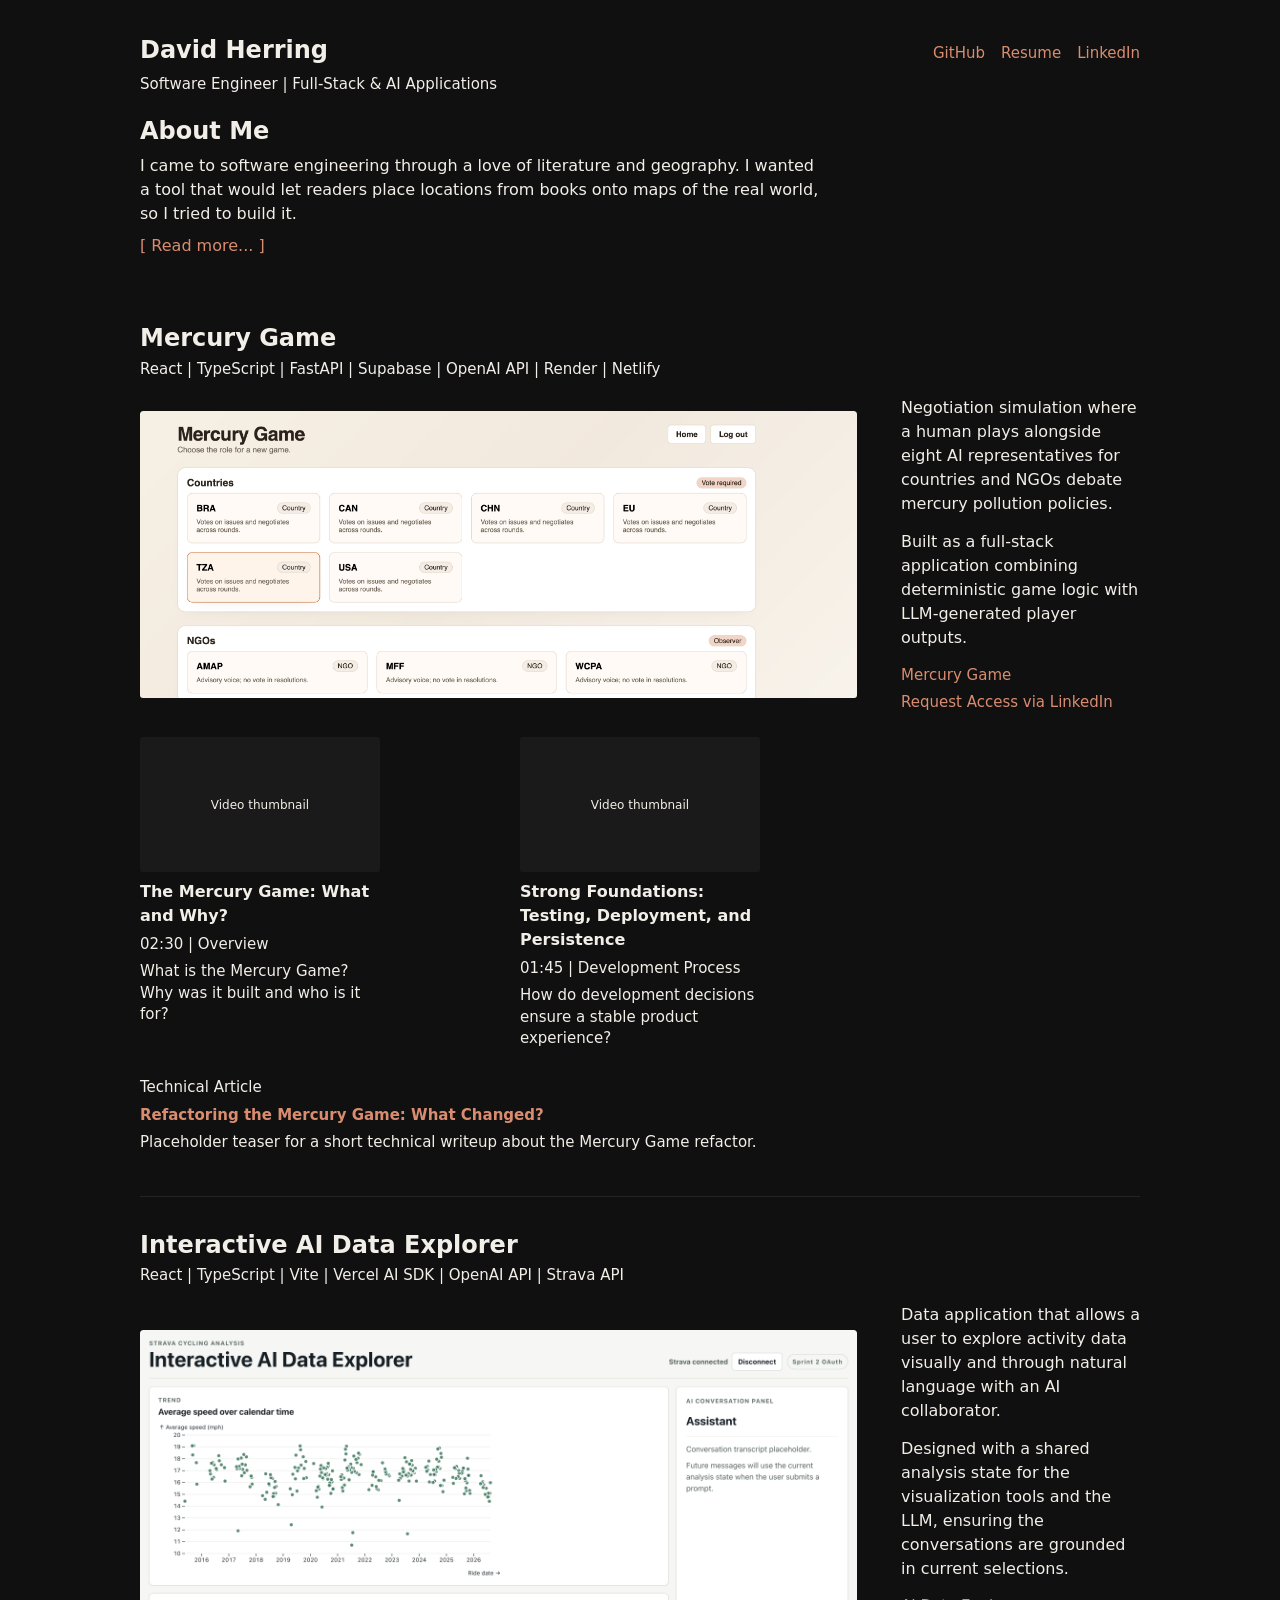
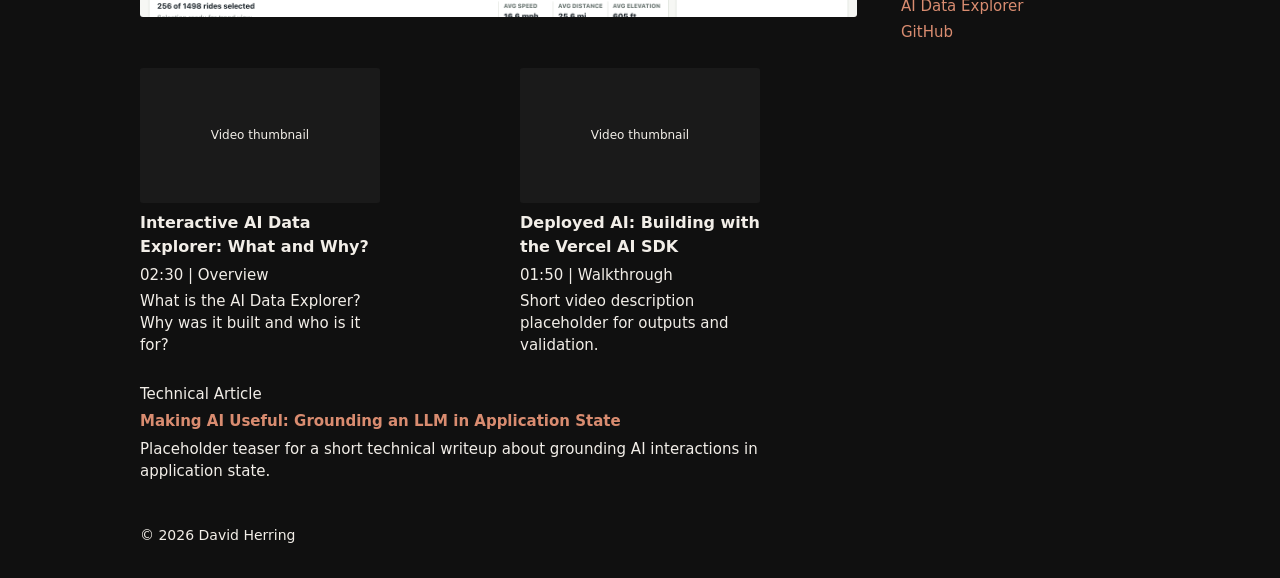
==== index.html @ 1a87becf "Prepare portfolio for publishing" ====
<!doctype html>
<html lang="en">

<head>
  <meta charset="utf-8">
  <meta name="viewport" content="width=device-width, initial-scale=1">
  <title>David Herring | Software Engineer</title>
  <meta name="description" content="Personal software engineering portfolio for David Herring.">
  <link rel="stylesheet" href="styles.css">
  <script src="script.js" defer></script>
</head>

<body>
  <main class="page">
    <header class="intro" aria-labelledby="site-title">
      <div class="intro__topline">
        <h1 id="site-title">David Herring</h1>
        <div class="links" aria-label="Primary links">
          <a href="https://github.com/davidherring" target="_blank" rel="noreferrer">GitHub</a>
          <a href="/assets/resume.pdf">Resume</a>
          <a href="https://www.linkedin.com/in/david-herring-dev/" target="_blank" rel="noreferrer">LinkedIn</a>
        </div>
      </div>

      <p class="subtitle">Software Engineer | Full-Stack &amp; AI Applications</p>

      <section class="about" aria-labelledby="about-title">
        <h2 id="about-title">About Me</h2>
        <p class="bio">
          I came to software engineering through a love of literature and geography. I wanted a tool that would let
          readers place locations from books onto maps of the real world, so I tried to build it.
        </p>
        <button class="text-button" type="button" aria-expanded="false" aria-controls="about-more"
          data-expand-target="about-more">
          [ Read more... ]
        </button>
        <div class="more" id="about-more" hidden>
          <p>
            The first time I wrote code that displayed a carousel of images next to a pin on a map, my focus shifted. I
            took over a floundering computer science program at the college preparatory high school where I had been
            teaching literature and rebuilt it into a successful program. And, when I wanted more, I moved to the
            University of Arizona, to pursue a BS in Computer Science while working full time.
          </p>
          <p>
            Returning to undergraduate studies after 20+ years leading classrooms has been a gift I had not expected at
            this stage in my life. It has given me an opportunity to sink into deep technical ideas-operating systems,
            networking, algorithms, and distributed programming-while experimenting with the AI tools that are rapidly
            changing how software is written. And I love the challenge.
          </p>
          <p>
            I've spent most of my career trying to answer the same question, first in a classroom and now in code: how
            do you make something understandable without diminishing its complexity? What I've been after, in both jobs,
            is the version that respects how complicated the thing actually is and still meets someone where they are.
          </p>
          <button class="text-button" type="button" aria-expanded="false" aria-controls="about-more"
            data-collapse-target="about-more">
            [ Read less... ]
          </button>
        </div>
      </section>
    </header>

    <section class="project" aria-labelledby="mercury-title">
      <div class="project__heading">
        <h2 id="mercury-title">Mercury Game</h2>
        <p>React | TypeScript | FastAPI | Supabase | OpenAI API | Render | Netlify</p>
      </div>

      <div class="feature">
        <div class="screenshot" role="img" aria-label="Mercury Game screenshot">
          <img src="assets/mercury_game_ss1.png" alt="Mercury Game interface">
        </div>

        <div class="feature__copy">
          <p>
            Negotiation simulation where a human plays alongside eight AI representatives for countries and NGOs debate
            mercury pollution policies.
          </p>
          <p>
            Built as a full-stack application combining deterministic game logic with LLM-generated player outputs.
          </p>
          <div class="actions" aria-label="Mercury Game project links">
            <a href="https://mercury-game.netlify.app/" target="_blank" rel="noreferrer">Mercury Game</a>
            <a href="https://www.linkedin.com/in/david-herring-dev/" target="_blank" rel="noreferrer">Request Access via
              LinkedIn</a>
          </div>
        </div>
      </div>

      <div class="videos" aria-label="Mercury Game video entries">
        <article class="video">
          <div class="video__thumb" aria-hidden="true"></div>
          <p class="video__title">The Mercury Game: What and Why?</p>
          <p class="video__meta">02:30 | Overview</p>
          <p>What is the Mercury Game? Why was it built and who is it for?</p>
        </article>
        <article class="video">
          <div class="video__thumb" aria-hidden="true"></div>
          <p class="video__title">Strong Foundations: Testing, Deployment, and Persistence</p>
          <p class="video__meta">01:45 | Development Process</p>
          <p>How do development decisions ensure a stable product experience?</p>
        </article>
      </div>

      <article class="article-teaser">
        <p class="article-teaser__label">Technical Article</p>
        <p class="article-teaser__title">
          <a href="articles/mercury-refactor.html">Refactoring the Mercury Game: What Changed?</a>
        </p>
        <p>Placeholder teaser for a short technical writeup about the Mercury Game refactor.</p>
      </article>
    </section>

    <section class="project" aria-labelledby="explorer-title">
      <div class="project__heading">
        <h2 id="explorer-title">Interactive AI Data Explorer</h2>
        <p>React | TypeScript | Vite | Vercel AI SDK | OpenAI API | Strava API</p>
      </div>

      <div class="feature">
        <div class="screenshot" role="img" aria-label="Interactive AI Data Explorer screenshot">
          <img src="assets/ai_data_ss1.png" alt="Interactive AI Data Explorer interface">
        </div>

        <div class="feature__copy">
          <p>
            Data application that allows a user to explore activity data visually and through natural language with an
            AI collaborator.
          </p>
          <p>
            Designed with a shared analysis state for the visualization tools and the LLM, ensuring the conversations
            are grounded in current selections.
          </p>
          <div class="actions" aria-label="Interactive AI Data Explorer project links">
            <a href="https://ai-data-explorer-one.vercel.app/" target="_blank" rel="noreferrer">AI Data Explorer</a>
            <a href="https://github.com/davidherring/ai-data-explorer.git" target="_blank" rel="noreferrer">GitHub</a>
          </div>
        </div>
      </div>

      <div class="videos" aria-label="Interactive AI Data Explorer video entries">
        <article class="video">
          <div class="video__thumb" aria-hidden="true"></div>
          <p class="video__title">Interactive AI Data Explorer: What and Why?</p>
          <p class="video__meta">02:30 | Overview</p>
          <p>What is the AI Data Explorer? Why was it built and who is it for?</p>
        </article>

        <article class="video">
          <div class="video__thumb" aria-hidden="true"></div>
          <p class="video__title">Deployed AI: Building with the Vercel AI SDK</p>
          <p class="video__meta">01:50 | Walkthrough</p>
          <p>Short video description placeholder for outputs and validation.</p>
        </article>
      </div>

      <article class="article-teaser">
        <p class="article-teaser__label">Technical Article</p>
        <p class="article-teaser__title">
          <a href="articles/ai-application-state.html">Making AI Useful: Grounding an LLM in Application State</a>
        </p>
        <p>Placeholder teaser for a short technical writeup about grounding AI interactions in application state.</p>
      </article>
    </section>
  </main>

  <footer class="footer">
    <p>&copy; 2026 David Herring</p>
  </footer>
</body>

</html>
---- styles.css ----
:root {
  --background: #101010;
  --text: #f2eee8;
  --accent: #D98C70;
  --surface: #1a1a1a;
  --rule: #242424;
  --max-width: 1000px;
}

* {
  box-sizing: border-box;
}

[hidden] {
  display: none !important;
}

html {
  color-scheme: dark;
}

body {
  margin: 0;
  background: var(--background);
  color: var(--text);
  font-family: ui-sans-serif, system-ui, -apple-system, BlinkMacSystemFont, "Segoe UI", sans-serif;
  font-size: 16px;
  line-height: 1.5;
}

a {
  color: var(--accent);
  text-decoration: none;
}

a:hover,
a:focus-visible {
  color: var(--accent);
}

a:focus-visible,
button:focus-visible {
  outline: 1px solid var(--accent);
  outline-offset: 3px;
}

.page,
.footer {
  width: min(calc(100% - 40px), var(--max-width));
  margin-inline: auto;
}

.intro {
  padding: 36px 0 32px;
}

.intro__topline {
  display: flex;
  align-items: baseline;
  justify-content: space-between;
  gap: 24px;
  margin-bottom: 8px;
}

h1,
h2,
p {
  margin: 0;
}

h1,
h2 {
  color: var(--text);
  font-weight: 600;
  letter-spacing: 0;
  line-height: 1.2;
}

h1,
h2 {
  font-size: 24px;
}

.links,
.actions {
  display: flex;
  flex-wrap: wrap;
  gap: 10px 16px;
  font-size: 15px;
}

.actions {
  flex-direction: column;
  gap: 4px;
}

.subtitle {
  font-size: 15px;
  margin-bottom: 22px;
}

.bio,
.more {
  max-width: 680px;
}

.about h2 {
  margin-bottom: 8px;
}

.more {
  margin-top: 0;
}

.more p {
  margin-top: 12px;
}

.text-button {
  appearance: none;
  background: none;
  border: 0;
  color: var(--accent);
  cursor: pointer;
  display: inline-block;
  font-size: 15px;
  font: inherit;
  margin: 8px 0 0;
  padding: 0;
  text-align: left;
}

.more .text-button {
  margin-top: 12px;
}

.project {
  padding: 34px 0 42px;
}

.project+.project {
  border-top: 1px solid var(--rule);
}

.project__heading {
  margin-bottom: 16px;
}

.project__heading p,
.video__meta {
  color: var(--text);
  font-size: 15px;
  margin-top: 5px;
}

.feature {
  display: grid;
  grid-template-columns: minmax(0, 3fr) minmax(220px, 1fr);
  column-gap: 44px;
  align-items: center;
}

.screenshot {
  aspect-ratio: 2.5 / 1;
  background: var(--surface);
  border-radius: 3px;
  color: var(--text);
  display: grid;
  max-height: 300px;
  min-height: 200px;
  place-items: center;
  text-align: center;
  overflow: hidden;
}

.screenshot img {
  border-radius: 3px;
  display: block;
  width: 100%;
  height: auto;
}

.screenshot span,
.video__thumb::after {
  font-size: 12px;
}

.feature__copy p {
  margin-bottom: 14px;
}

.feature__copy p:last-child {
  margin-bottom: 0;
}

.videos {
  display: grid;
  grid-template-columns: repeat(3, 240px);
  justify-content: space-between;
  margin-top: 24px;
}

.video {
  min-width: 0;
}

.video__thumb {
  aspect-ratio: 16 / 9;
  background: var(--surface);
  border-radius: 3px;
  display: grid;
  margin-bottom: 8px;
  place-items: center;
}

.video__thumb::after {
  color: var(--text);
  content: "Video thumbnail";
}

.video__title {
  font-weight: 600;
}

.video p:last-child {
  font-size: 15px;
  line-height: 1.45;
  margin-top: 5px;
}

.article-teaser {
  margin-top: 26px;
  max-width: 680px;
}

.article-teaser p {
  font-size: 15px;
}

.article-teaser__label {
  margin-bottom: 5px;
}

.article-teaser__title {
  font-weight: 600;
  margin-bottom: 5px;
}

.footer {
  font-size: 14px;
  padding: 0 0 32px;
}

.article-page {
  width: min(calc(100% - 40px), 720px);
  margin-inline: auto;
}

.article-header {
  display: flex;
  align-items: baseline;
  justify-content: space-between;
  gap: 24px;
  padding: 36px 0 42px;
}

.article-site-title {
  font-weight: 600;
}

.article-body {
  padding-bottom: 56px;
}

.article-body header {
  margin-bottom: 32px;
}

.article-deck {
  margin-top: 10px;
}

.article-body section {
  margin-top: 30px;
}

.article-body h2 {
  margin-bottom: 10px;
}

.article-body p + p {
  margin-top: 12px;
}

pre {
  background: var(--surface);
  border-radius: 3px;
  margin: 16px 0 0;
  overflow-x: auto;
  padding: 14px;
}

code {
  font-family: ui-monospace, SFMono-Regular, Menlo, Monaco, Consolas, "Liberation Mono", monospace;
  font-size: 14px;
}

figure {
  margin: 16px 0 0;
}

.article-body img {
  border-radius: 3px;
  display: block;
  height: auto;
  max-width: 100%;
}

.article-image-placeholder {
  aspect-ratio: 16 / 9;
  background: var(--surface);
  border-radius: 3px;
  width: 100%;
}

figcaption {
  font-size: 14px;
  margin-top: 8px;
}

@media (max-width: 760px) {

  .page,
  .footer {
    width: min(calc(100% - 32px), var(--max-width));
  }

  .intro {
    padding-top: 28px;
  }

  .intro__topline,
  .feature,
  .videos {
    display: block;
  }

  .links {
    margin-top: 10px;
  }

  .project {
    padding: 30px 0 36px;
  }

  .screenshot {
    aspect-ratio: 2.5 / 1;
    max-height: none;
    min-height: 120px;
  }

  .feature__copy {
    margin-top: 16px;
  }

  .video {
    margin-top: 22px;
    max-width: 220px;
  }

  .article-header {
    display: block;
    padding-top: 28px;
  }

  .article-header a {
    display: inline-block;
    margin-top: 10px;
  }
}
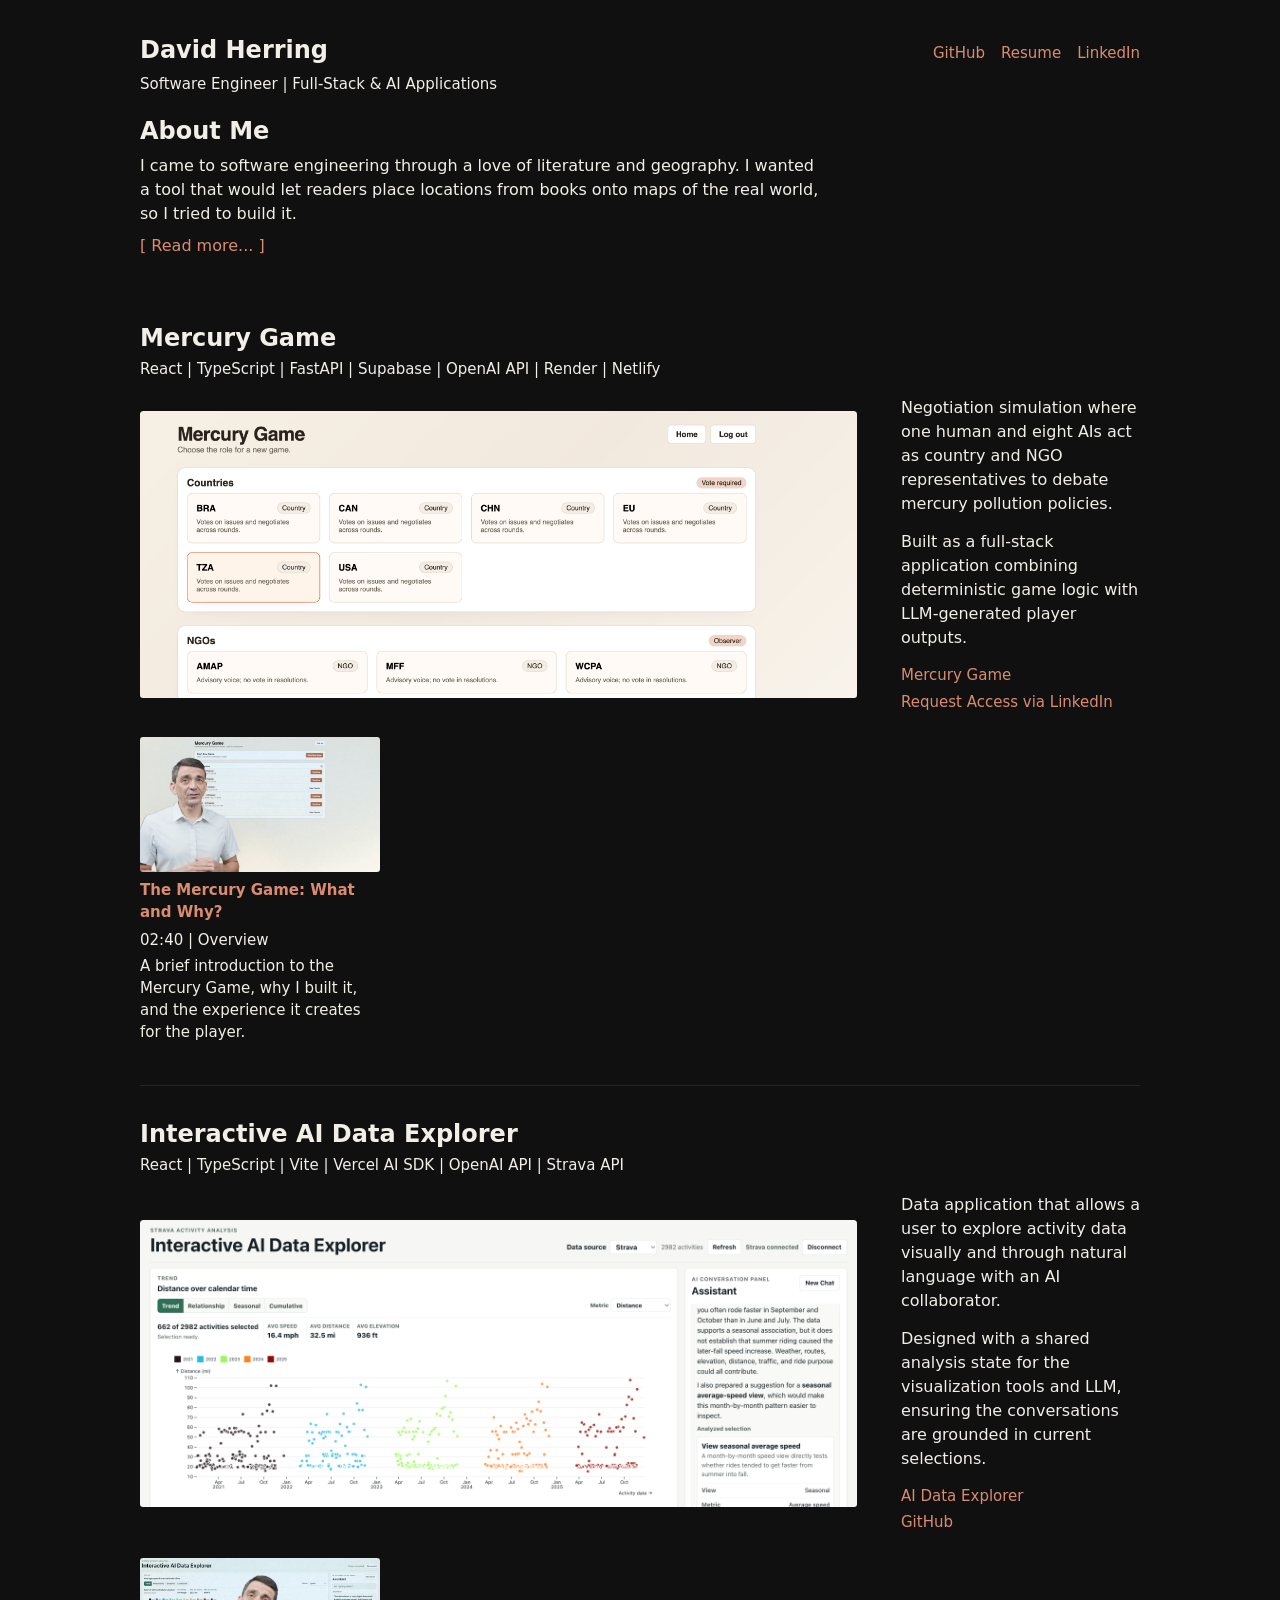
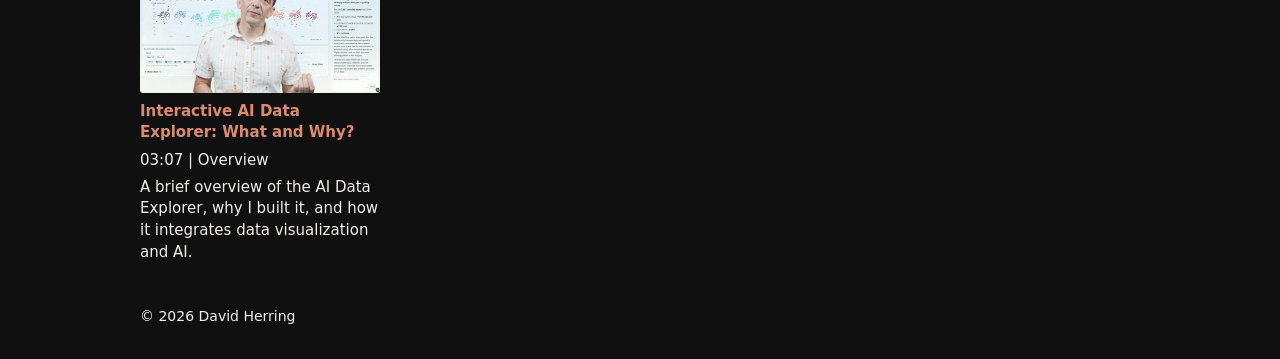
==== commit a0ff86f8: "Add videos and update bio" ====
--- a/index.html
+++ b/index.html
@@ -1,5 +1,11 @@
 <!doctype html>
 <html lang="en">
+
+<!-- 
+ Welcome! Take a look around and feel free to reach out if you have any questions. 
+ I kept this portfolio site as simple as possible, mostly just vanilla HTML/CSS, so the
+ content would shine. The projects themselves demonstrate more complex stacks.
+-->
 
 <head>
   <meta charset="utf-8">
@@ -37,20 +43,18 @@
         <div class="more" id="about-more" hidden>
           <p>
             The first time I wrote code that displayed a carousel of images next to a pin on a map, my focus shifted. I
-            took over a floundering computer science program at the college preparatory high school where I had been
-            teaching literature and rebuilt it into a successful program. And, when I wanted more, I moved to the
-            University of Arizona, to pursue a BS in Computer Science while working full time.
+            took over a floundering computer science program at the high school where I had been teaching literature and
+            rebuilt it into a successful program. And, when I wanted more, I moved to the University of Arizona to
+            pursue a BS in Computer Science while working full time.
           </p>
           <p>
             Returning to undergraduate studies after 20+ years leading classrooms has been a gift I had not expected at
-            this stage in my life. It has given me an opportunity to sink into deep technical ideas-operating systems,
-            networking, algorithms, and distributed programming-while experimenting with the AI tools that are rapidly
-            changing how software is written. And I love the challenge.
-          </p>
-          <p>
-            I've spent most of my career trying to answer the same question, first in a classroom and now in code: how
-            do you make something understandable without diminishing its complexity? What I've been after, in both jobs,
-            is the version that respects how complicated the thing actually is and still meets someone where they are.
+            this stage in my life. It has given me an opportunity to sink into deep technical ideas — operating systems,
+            networking, algorithms, and distributed programming — while experimenting with the AI tools that are rapidly
+            changing how software is created. I am interested in how we can build systems around these tools that take
+            advantage of what they do well while constraining what they don't. After decades spent trying to make
+            difficult ideas understandable without reducing their complexity, I'm equally interested in how we explain
+            those systems clearly. And I love the challenge.
           </p>
           <button class="text-button" type="button" aria-expanded="false" aria-controls="about-more"
             data-collapse-target="about-more">
@@ -73,7 +77,7 @@
 
         <div class="feature__copy">
           <p>
-            Negotiation simulation where a human plays alongside eight AI representatives for countries and NGOs debate
+            Negotiation simulation where one human and eight AIs act as country and NGO representatives to debate
             mercury pollution policies.
           </p>
           <p>
@@ -89,26 +93,30 @@
 
       <div class="videos" aria-label="Mercury Game video entries">
         <article class="video">
-          <div class="video__thumb" aria-hidden="true"></div>
-          <p class="video__title">The Mercury Game: What and Why?</p>
-          <p class="video__meta">02:30 | Overview</p>
-          <p>What is the Mercury Game? Why was it built and who is it for?</p>
+          <a class="video__link" href="https://youtu.be/d5JPK4INdOQ" target="_blank" rel="noreferrer">
+            <div class="video__thumb">
+              <img src="assets/mercury_game_ov_thumb.png" alt="Mercury Game overview video">
+            </div>
+            <p class="video__title">The Mercury Game: What and Why?</p>
+          </a>
+          <p class="video__meta">02:40 | Overview</p>
+          <p>A brief introduction to the Mercury Game, why I built it, and the experience it creates for the player.</p>
         </article>
-        <article class="video">
+        <!-- <article class="video">
           <div class="video__thumb" aria-hidden="true"></div>
           <p class="video__title">Strong Foundations: Testing, Deployment, and Persistence</p>
           <p class="video__meta">01:45 | Development Process</p>
           <p>How do development decisions ensure a stable product experience?</p>
-        </article>
+        </article> -->
       </div>
 
-      <article class="article-teaser">
+      <!-- <article class="article-teaser">
         <p class="article-teaser__label">Technical Article</p>
         <p class="article-teaser__title">
           <a href="articles/mercury-refactor.html">Refactoring the Mercury Game: What Changed?</a>
         </p>
         <p>Placeholder teaser for a short technical writeup about the Mercury Game refactor.</p>
-      </article>
+      </article> -->
     </section>
 
     <section class="project" aria-labelledby="explorer-title">
@@ -119,7 +127,7 @@
 
       <div class="feature">
         <div class="screenshot" role="img" aria-label="Interactive AI Data Explorer screenshot">
-          <img src="assets/ai_data_ss1.png" alt="Interactive AI Data Explorer interface">
+          <img src="assets/aide_ss1.png" alt="Interactive AI Data Explorer interface">
         </div>
 
         <div class="feature__copy">
@@ -128,7 +136,7 @@
             AI collaborator.
           </p>
           <p>
-            Designed with a shared analysis state for the visualization tools and the LLM, ensuring the conversations
+            Designed with a shared analysis state for the visualization tools and LLM, ensuring the conversations
             are grounded in current selections.
           </p>
           <div class="actions" aria-label="Interactive AI Data Explorer project links">
@@ -140,27 +148,31 @@
 
       <div class="videos" aria-label="Interactive AI Data Explorer video entries">
         <article class="video">
-          <div class="video__thumb" aria-hidden="true"></div>
-          <p class="video__title">Interactive AI Data Explorer: What and Why?</p>
-          <p class="video__meta">02:30 | Overview</p>
-          <p>What is the AI Data Explorer? Why was it built and who is it for?</p>
+          <a class="video__link" href="https://youtu.be/gXOsqOOeedo" target="_blank" rel="noreferrer">
+            <div class="video__thumb">
+              <img src="assets/aide_ov_thumb.png" alt="AI Data Explorer overview video">
+            </div>
+            <p class="video__title">Interactive AI Data Explorer: What and Why?</p>
+          </a>
+          <p class="video__meta">03:07 | Overview</p>
+          <p>A brief overview of the AI Data Explorer, why I built it, and how it integrates data visualization and
+            AI.</p>
         </article>
-
-        <article class="video">
+        <!-- <article class="video">
           <div class="video__thumb" aria-hidden="true"></div>
           <p class="video__title">Deployed AI: Building with the Vercel AI SDK</p>
           <p class="video__meta">01:50 | Walkthrough</p>
           <p>Short video description placeholder for outputs and validation.</p>
-        </article>
+        </article> -->
       </div>
 
-      <article class="article-teaser">
+      <!-- <article class="article-teaser">
         <p class="article-teaser__label">Technical Article</p>
         <p class="article-teaser__title">
           <a href="articles/ai-application-state.html">Making AI Useful: Grounding an LLM in Application State</a>
         </p>
         <p>Placeholder teaser for a short technical writeup about grounding AI interactions in application state.</p>
-      </article>
+      </article> -->
     </section>
   </main>
 
--- a/styles.css
+++ b/styles.css
@@ -208,14 +208,15 @@
   aspect-ratio: 16 / 9;
   background: var(--surface);
   border-radius: 3px;
-  display: grid;
   margin-bottom: 8px;
-  place-items: center;
-}
-
-.video__thumb::after {
-  color: var(--text);
-  content: "Video thumbnail";
+  overflow: hidden;
+}
+
+.video__thumb img {
+  display: block;
+  width: 100%;
+  height: 100%;
+  object-fit: cover;
 }
 
 .video__title {
@@ -288,7 +289,7 @@
   margin-bottom: 10px;
 }
 
-.article-body p + p {
+.article-body p+p {
   margin-top: 12px;
 }
 
@@ -377,4 +378,4 @@
     display: inline-block;
     margin-top: 10px;
   }
-}
+}
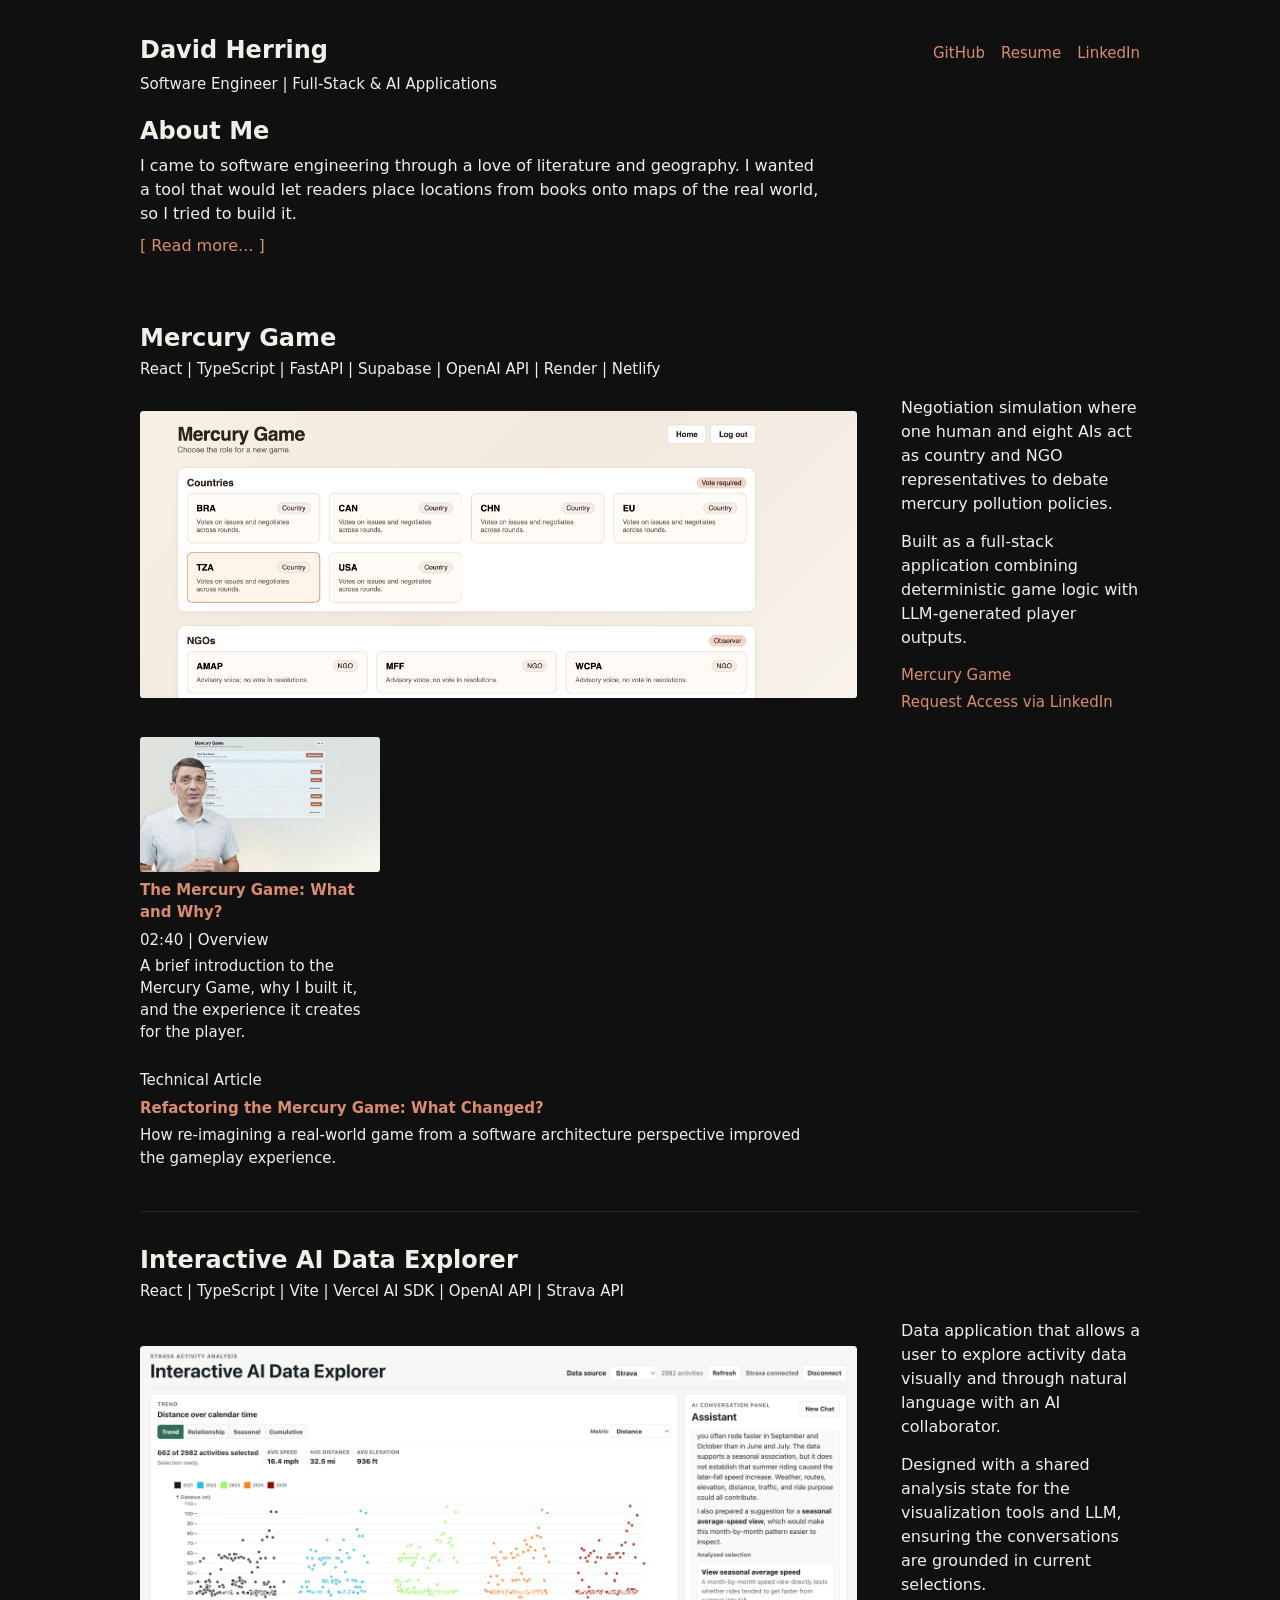
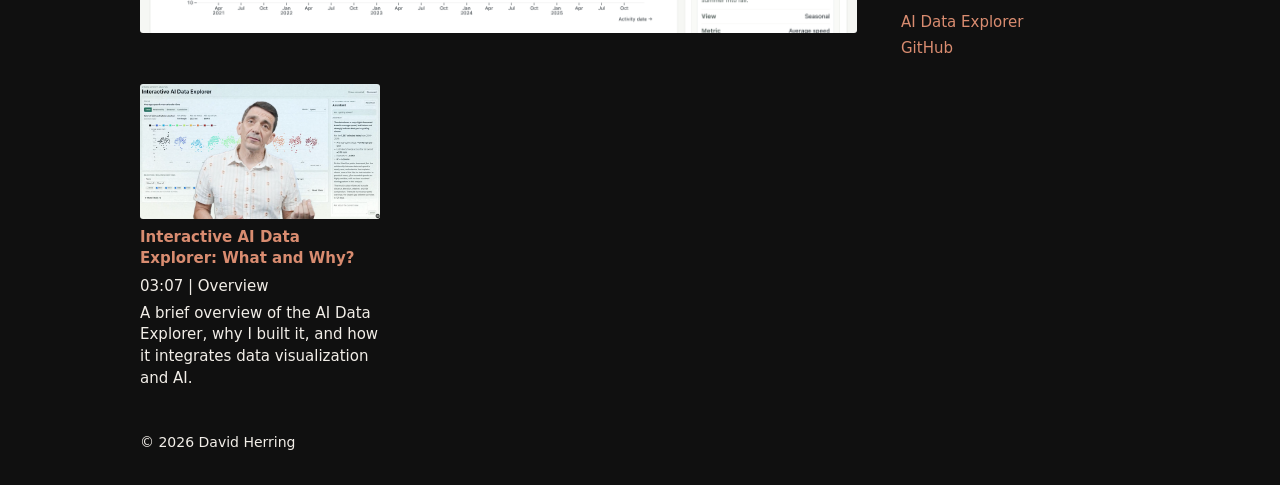
==== commit 7cbf4662: "Add Mercury Refactor article" ====
--- a/index.html
+++ b/index.html
@@ -110,13 +110,14 @@
         </article> -->
       </div>
 
-      <!-- <article class="article-teaser">
+      <article class="article-teaser">
         <p class="article-teaser__label">Technical Article</p>
         <p class="article-teaser__title">
           <a href="articles/mercury-refactor.html">Refactoring the Mercury Game: What Changed?</a>
         </p>
-        <p>Placeholder teaser for a short technical writeup about the Mercury Game refactor.</p>
-      </article> -->
+        <p>How re-imagining a real-world game from a software architecture perspective improved the gameplay
+          experience.</p>
+      </article>
     </section>
 
     <section class="project" aria-labelledby="explorer-title">
@@ -181,4 +182,4 @@
   </footer>
 </body>
 
-</html>+</html>
--- a/styles.css
+++ b/styles.css
@@ -278,6 +278,7 @@
 }
 
 .article-deck {
+  font-style: italic;
   margin-top: 10px;
 }
 
@@ -291,6 +292,15 @@
 
 .article-body p+p {
   margin-top: 12px;
+}
+
+.article-body ul {
+  margin: 0;
+  padding-left: 22px;
+}
+
+.article-body li+li {
+  margin-top: 5px;
 }
 
 pre {
@@ -310,11 +320,15 @@
   margin: 16px 0 0;
 }
 
+.article-body figure+p {
+  margin-top: 16px;
+}
+
 .article-body img {
   border-radius: 3px;
   display: block;
   height: auto;
-  max-width: 100%;
+  width: 100%;
 }
 
 .article-image-placeholder {
@@ -326,7 +340,9 @@
 
 figcaption {
   font-size: 14px;
+  line-height: 1.4;
   margin-top: 8px;
+  opacity: 0.75;
 }
 
 @media (max-width: 760px) {
@@ -378,4 +394,4 @@
     display: inline-block;
     margin-top: 10px;
   }
-}+}
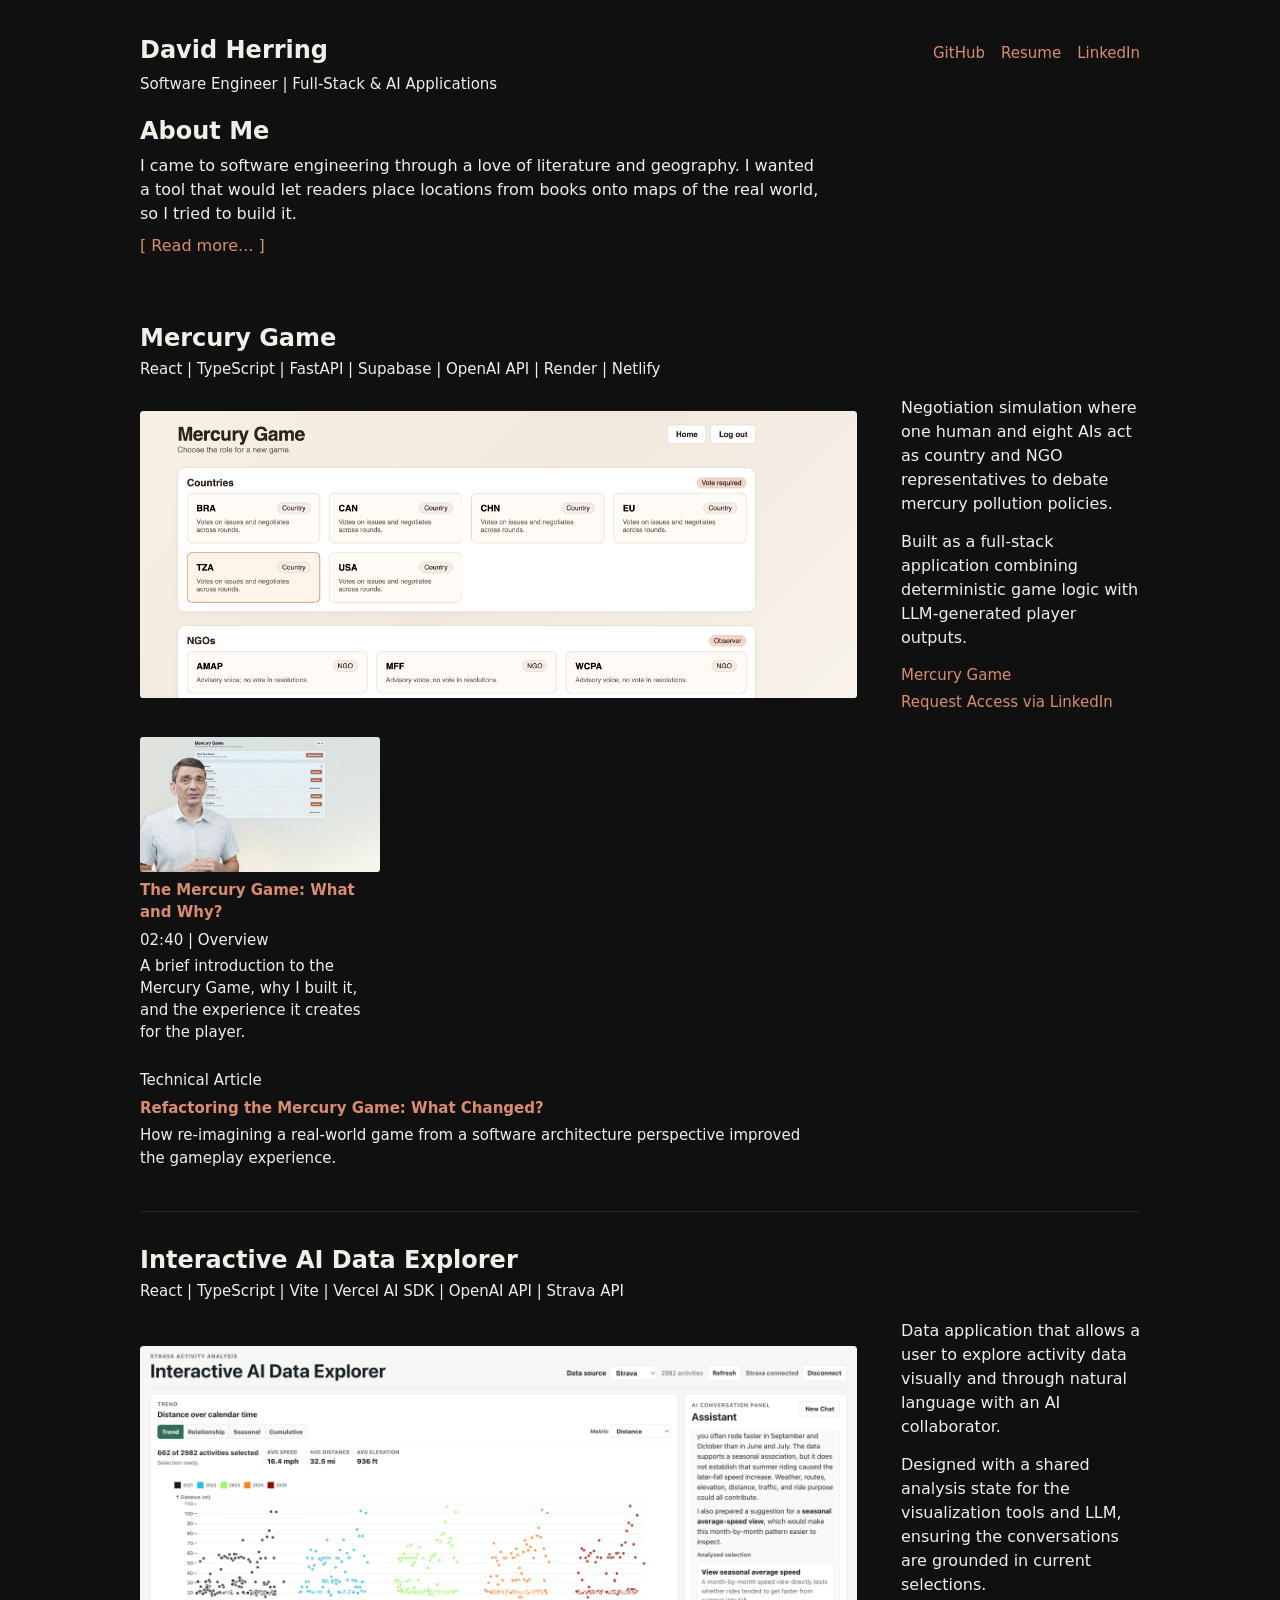
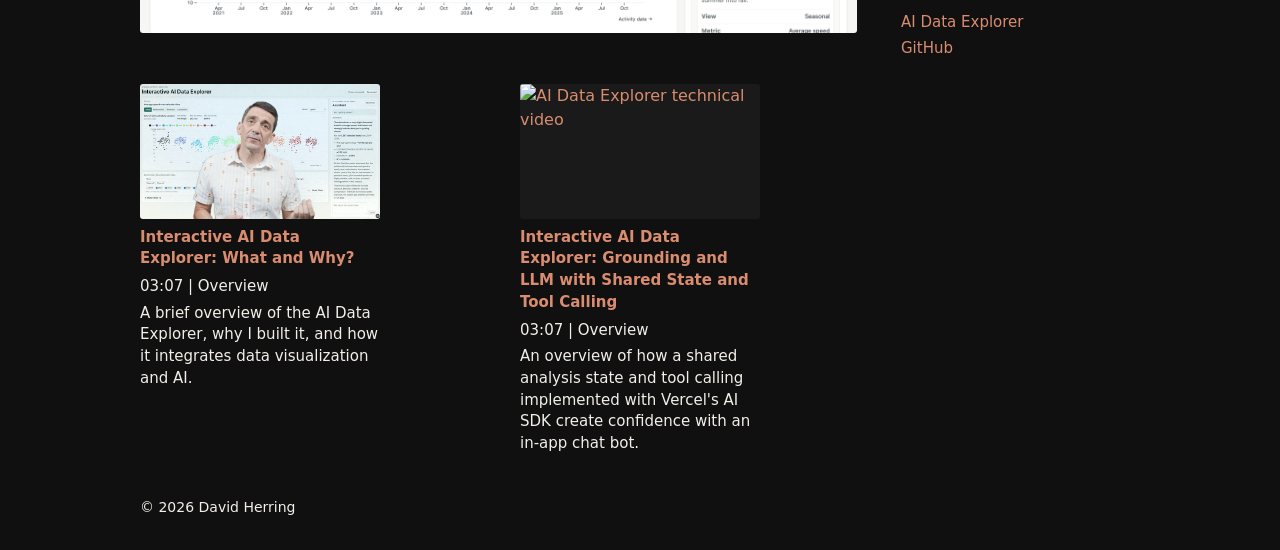
==== commit bf725b6e: "Add techinical video for AIDE" ====
--- a/index.html
+++ b/index.html
@@ -159,12 +159,18 @@
           <p>A brief overview of the AI Data Explorer, why I built it, and how it integrates data visualization and
             AI.</p>
         </article>
-        <!-- <article class="video">
-          <div class="video__thumb" aria-hidden="true"></div>
-          <p class="video__title">Deployed AI: Building with the Vercel AI SDK</p>
-          <p class="video__meta">01:50 | Walkthrough</p>
-          <p>Short video description placeholder for outputs and validation.</p>
-        </article> -->
+        <article class="video">
+          <a class="video__link" href="https://youtu.be/DA1z_wlGOS4" target="_blank" rel="noreferrer">
+            <div class="video__thumb">
+              <img src="assets/aide_grounding_thumb.png" alt="AI Data Explorer technical video">
+            </div>
+            <p class="video__title">Interactive AI Data Explorer: Grounding and LLM with Shared State and Tool Calling
+            </p>
+          </a>
+          <p class="video__meta">03:07 | Overview</p>
+          <p>An overview of how a shared analysis state and tool calling implemented with Vercel's AI SDK create
+            confidence with an in-app chat bot.</p>
+        </article>
       </div>
 
       <!-- <article class="article-teaser">
@@ -182,4 +188,4 @@
   </footer>
 </body>
 
-</html>
+</html>
